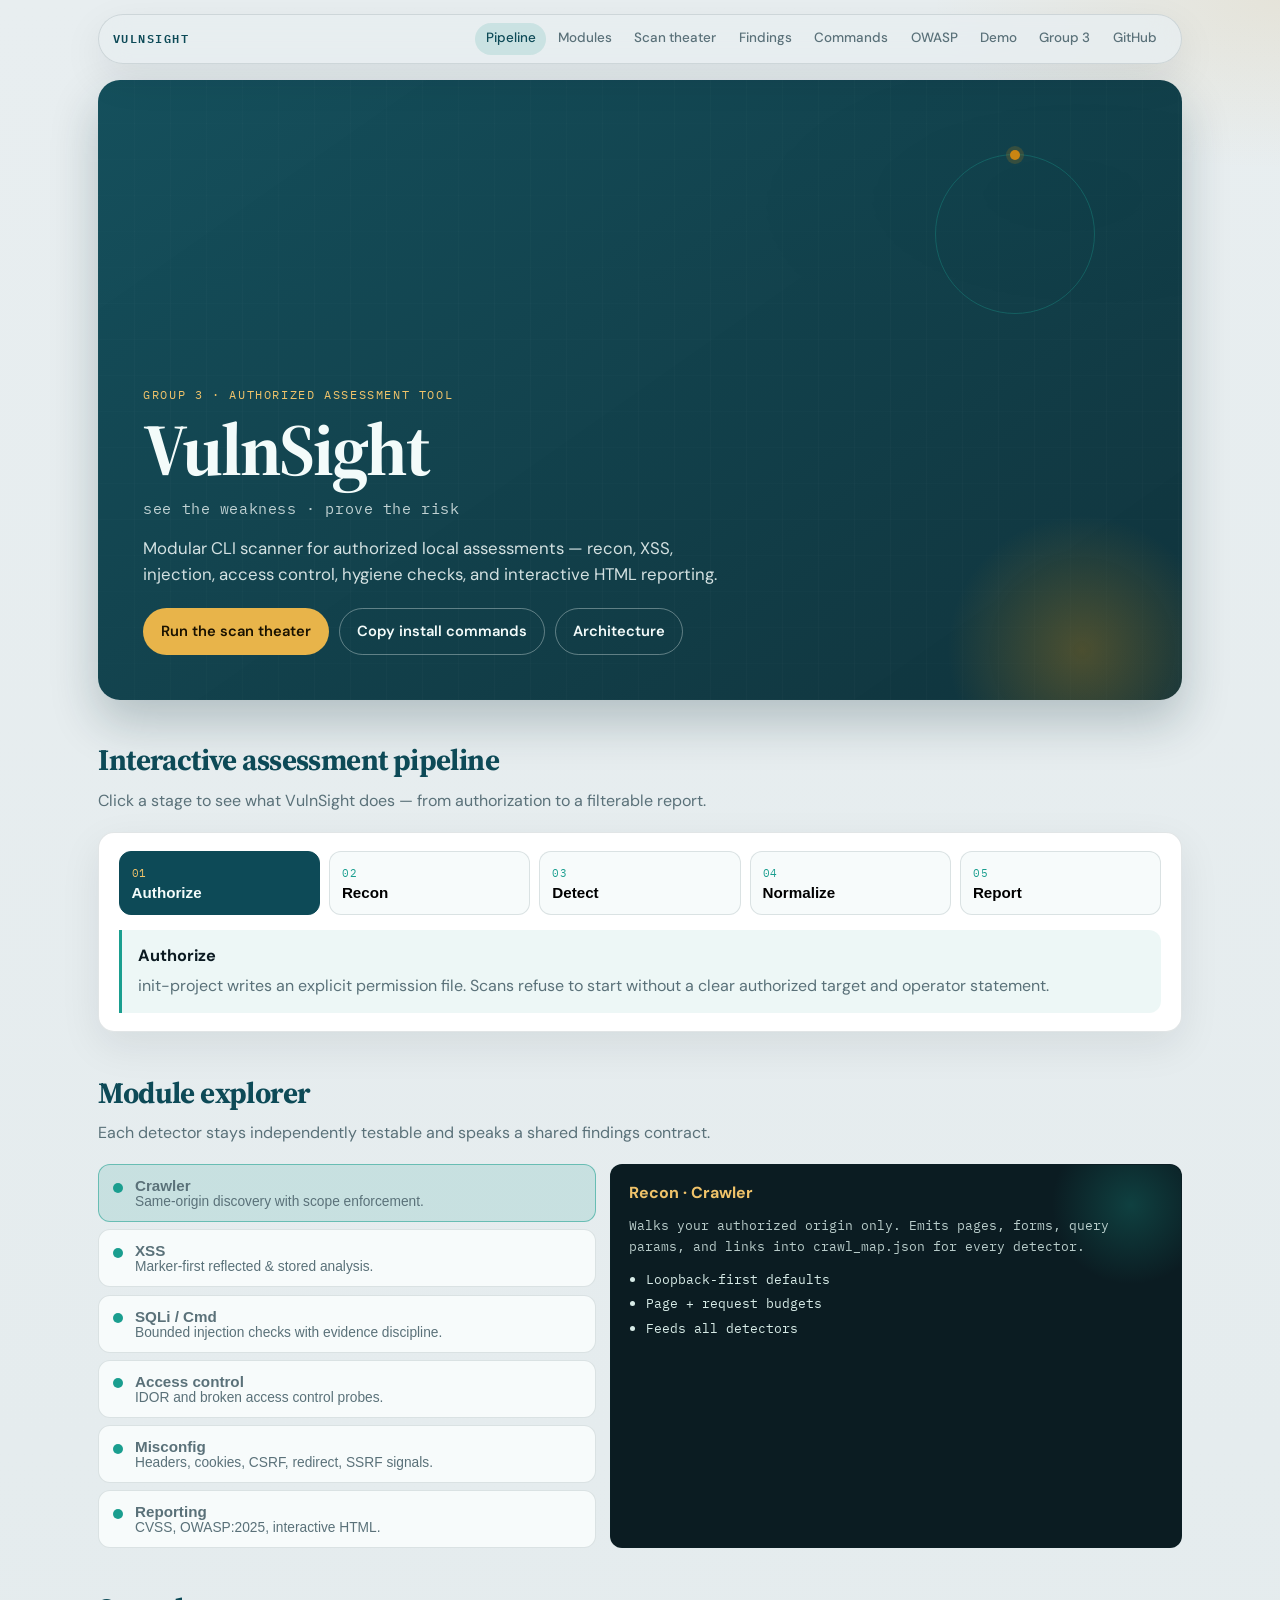
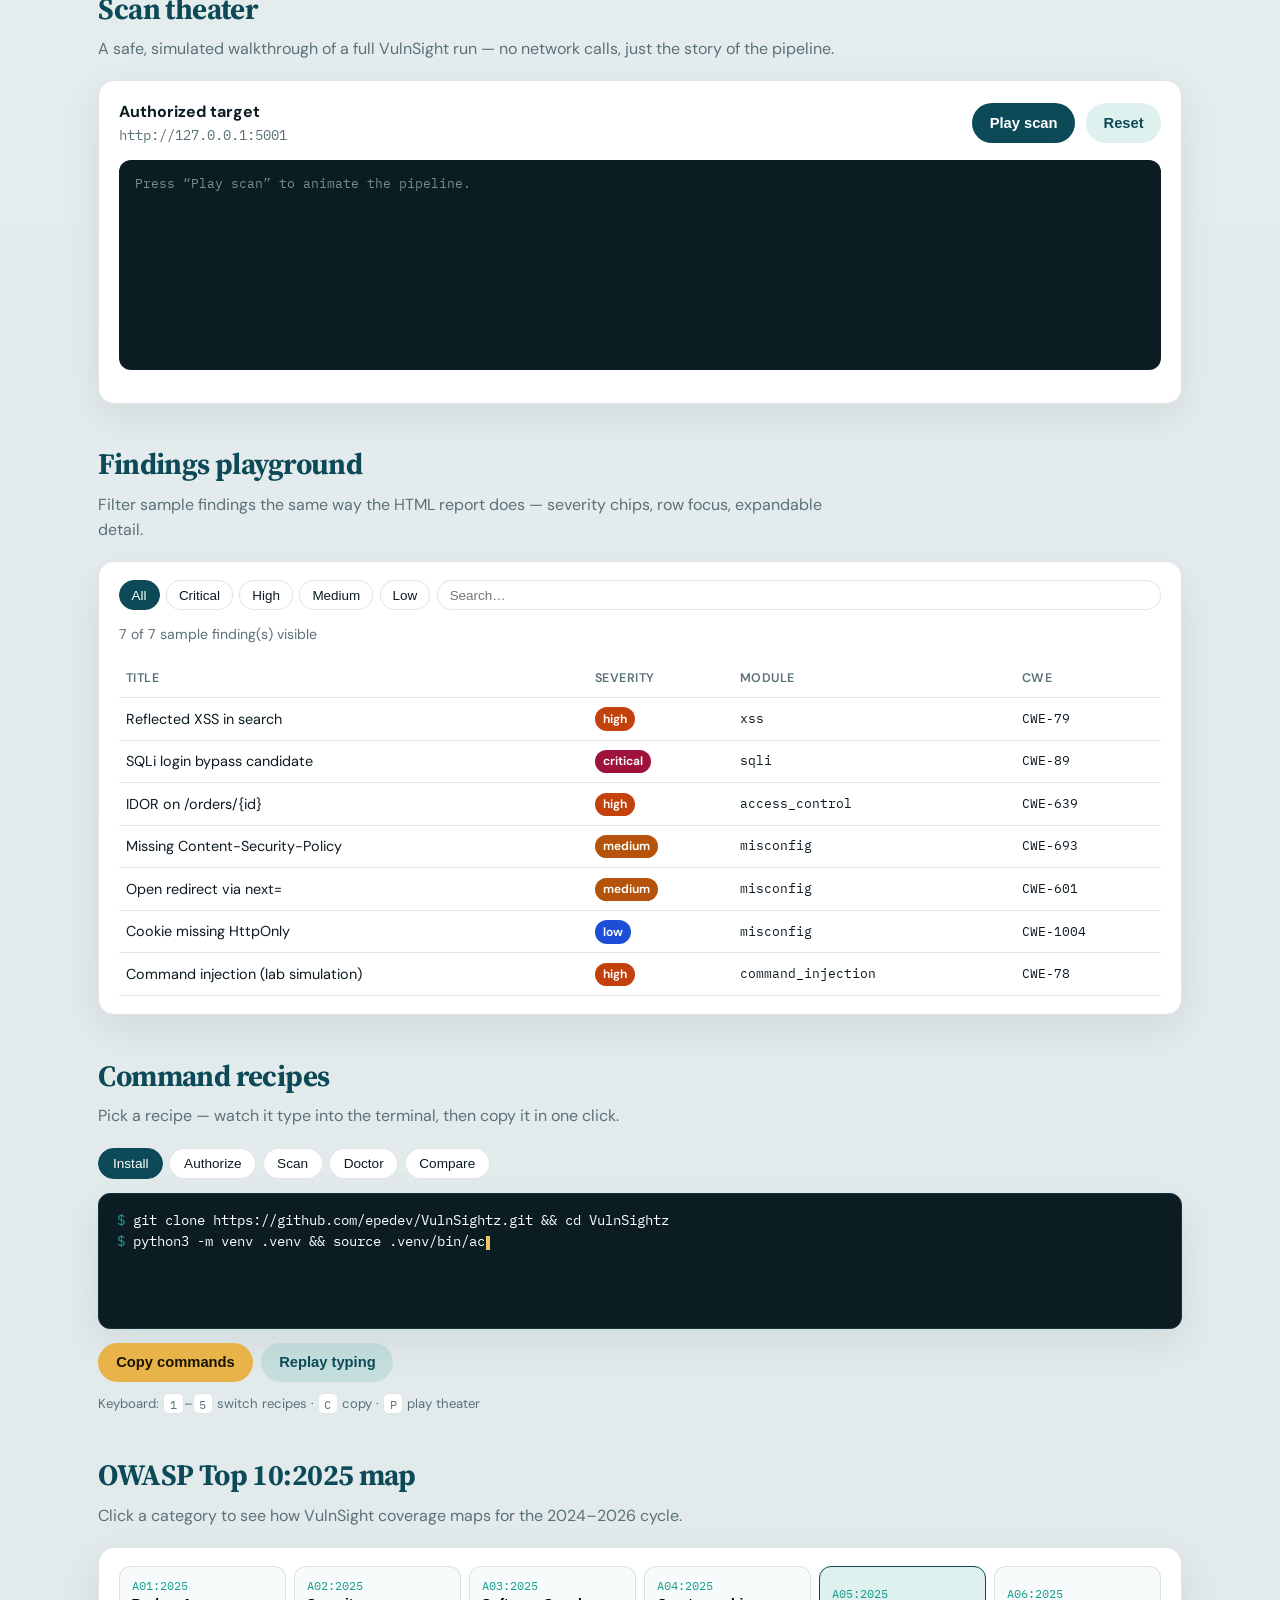
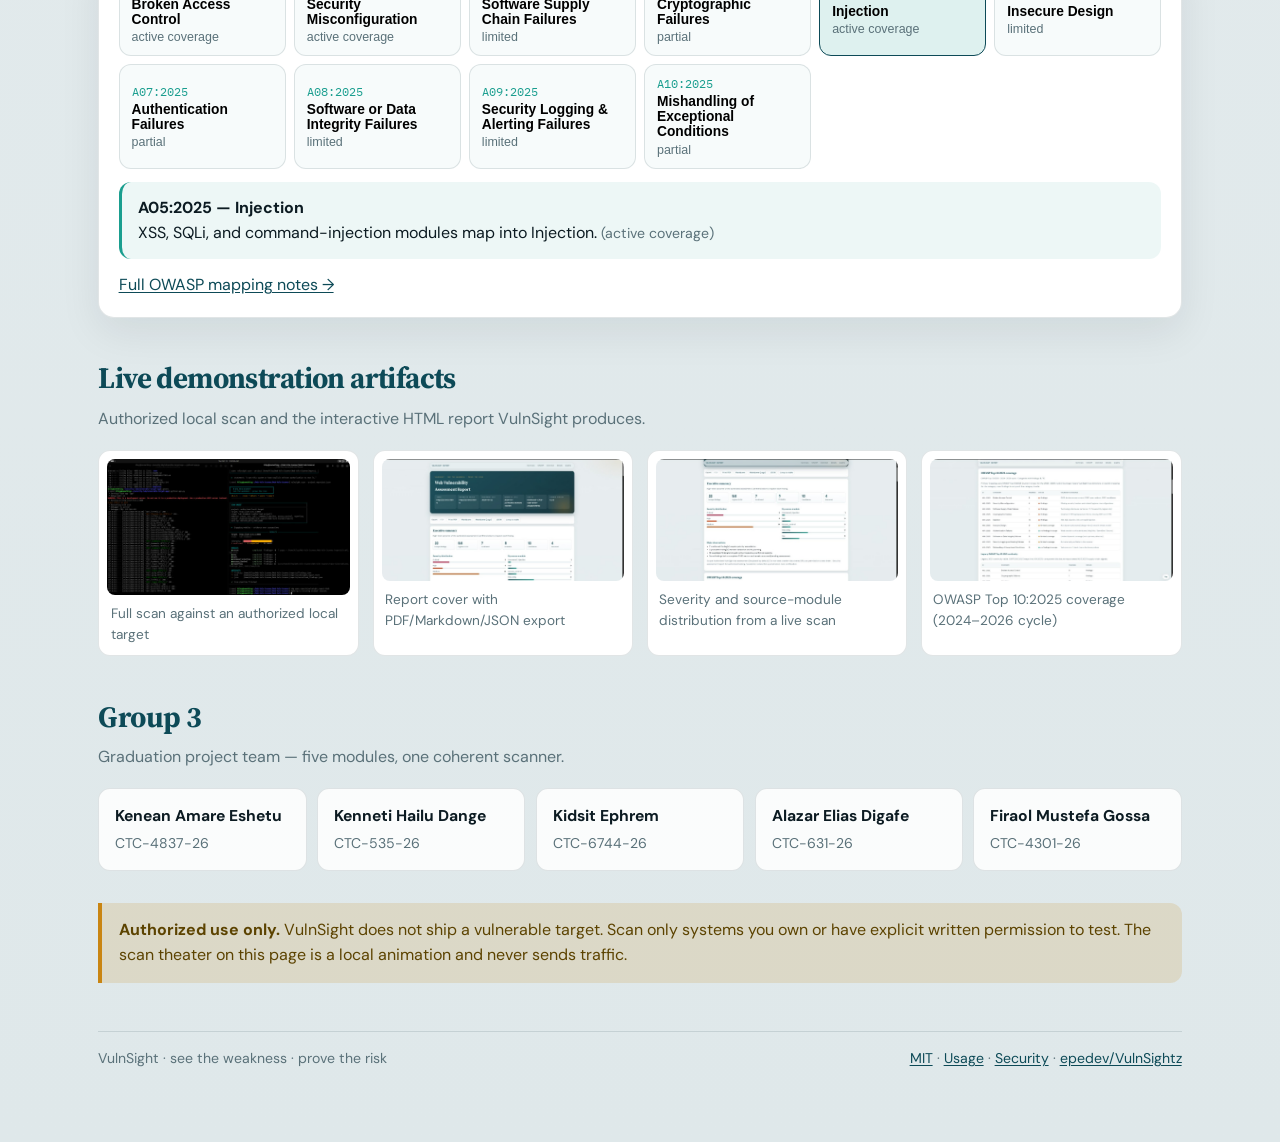
==== Assets/docs/index.html @ 4fd5dcff "Add assets" ====
<!DOCTYPE html>
<html lang="en">
<head>
  <meta charset="utf-8">
  <meta name="viewport" content="width=device-width, initial-scale=1">
  <title>VulnSight — see the weakness · prove the risk</title>
  <meta name="description" content="Interactive docs for VulnSight: authorized modular web vulnerability scanner by Group 3.">
  <link rel="preconnect" href="https://fonts.googleapis.com">
  <link rel="preconnect" href="https://fonts.gstatic.com" crossorigin>
  <link href="https://fonts.googleapis.com/css2?family=DM+Sans:ital,opsz,wght@0,9..40,400;0,9..40,500;0,9..40,600;0,9..40,700;1,9..40,400&family=IBM+Plex+Mono:wght@400;500;600&family=Source+Serif+4:opsz,wght@8..60,600;8..60,700&display=swap" rel="stylesheet">
  <style>
    :root {
      --ink: #0c1b22;
      --muted: #5a7179;
      --line: rgba(12, 40, 48, 0.12);
      --brand: #0d4a57;
      --accent: #1a9e8f;
      --accent-soft: rgba(26, 158, 143, 0.14);
      --amber: #c98512;
      --amber-soft: rgba(201, 133, 18, 0.16);
      --paper: #e8eef0;
      --paper-deep: #dfe8ea;
      --card: #ffffff;
      --shadow: 0 14px 40px rgba(12, 27, 34, 0.08);
      --crit: #9f1239;
      --high: #c2410c;
      --med: #b45309;
      --low: #1d4ed8;
      --info: #475569;
      --radius: 16px;
    }
    * { box-sizing: border-box; }
    html { scroll-behavior: smooth; }
    body {
      margin: 0;
      font-family: "DM Sans", "Segoe UI", sans-serif;
      color: var(--ink);
      background:
        radial-gradient(900px 420px at 8% -10%, rgba(26,158,143,0.16), transparent 55%),
        radial-gradient(700px 340px at 100% 0%, rgba(201,133,18,0.10), transparent 50%),
        linear-gradient(180deg, var(--paper) 0%, var(--paper-deep) 100%);
      line-height: 1.55;
      min-height: 100vh;
    }
    a { color: var(--brand); text-underline-offset: 2px; }
    a:hover { color: var(--accent); }
    code, .mono { font-family: "IBM Plex Mono", ui-monospace, monospace; font-size: 0.9em; }
    .shell { max-width: 1120px; margin: 0 auto; padding: 0.85rem 1.15rem 4.5rem; }

    .topnav {
      position: sticky; top: 0.55rem; z-index: 50;
      display: flex; flex-wrap: wrap; gap: 0.65rem 1rem;
      align-items: center; justify-content: space-between;
      backdrop-filter: blur(14px) saturate(1.2);
      background: rgba(232, 238, 240, 0.84);
      border: 1px solid var(--line);
      border-radius: 999px;
      padding: 0.5rem 0.85rem;
      margin-bottom: 1rem;
      box-shadow: var(--shadow);
    }
    .brand {
      font-family: "IBM Plex Mono", monospace;
      font-weight: 600; letter-spacing: 0.12em; font-size: 0.78rem; color: var(--brand);
    }
    .nav-links { display: flex; flex-wrap: wrap; gap: 0.1rem; }
    .nav-links a {
      text-decoration: none; font-size: 0.84rem; color: var(--muted);
      padding: 0.35rem 0.65rem; border-radius: 999px; font-weight: 500;
      transition: background 0.15s ease, color 0.15s ease;
    }
    .nav-links a:hover, .nav-links a.is-active {
      background: var(--accent-soft); color: var(--brand);
    }

    .hero {
      position: relative; overflow: hidden;
      min-height: min(78vh, 620px);
      border-radius: calc(var(--radius) + 6px);
      color: #f3fbfa;
      display: grid; align-content: end;
      padding: clamp(1.6rem, 4vw, 2.8rem);
      background:
        linear-gradient(145deg, rgba(13,74,87,0.97), rgba(11,47,56,0.98)),
        radial-gradient(520px 240px at 88% 18%, rgba(26,158,143,0.38), transparent 60%);
      box-shadow: 0 22px 48px rgba(11, 47, 56, 0.24);
      animation: rise 0.55s ease both;
    }
    .hero::before {
      content: ""; position: absolute; inset: 0;
      background:
        repeating-linear-gradient(90deg, rgba(255,255,255,0.03) 0 1px, transparent 1px 36px),
        repeating-linear-gradient(0deg, rgba(255,255,255,0.02) 0 1px, transparent 1px 36px);
      opacity: 0.55; pointer-events: none;
    }
    .hero::after {
      content: ""; position: absolute; width: 280px; height: 280px; border-radius: 50%;
      right: -40px; bottom: -90px;
      background: radial-gradient(circle, rgba(201,133,18,0.32), transparent 68%);
      animation: floaty 9s ease-in-out infinite alternate;
      pointer-events: none;
    }
    .hero-orbit {
      position: absolute; top: 12%; right: 8%; width: 160px; height: 160px;
      border: 1px solid rgba(26,158,143,0.35); border-radius: 50%;
      animation: spin 28s linear infinite; pointer-events: none;
    }
    .hero-orbit span {
      position: absolute; top: -5px; left: 50%; width: 10px; height: 10px;
      margin-left: -5px; border-radius: 50%; background: var(--amber);
      box-shadow: 0 0 0 4px rgba(201,133,18,0.2);
    }
    .hero-kicker {
      position: relative; z-index: 1;
      font-family: "IBM Plex Mono", monospace;
      letter-spacing: 0.14em; text-transform: uppercase;
      font-size: 0.72rem; color: #f0c36a; margin-bottom: 0.7rem;
    }
    .hero h1 {
      position: relative; z-index: 1; margin: 0;
      font-family: "Source Serif 4", Georgia, serif;
      font-size: clamp(2.6rem, 8vw, 4.6rem);
      line-height: 0.95; letter-spacing: -0.03em; max-width: 10ch;
    }
    .hero .tagline {
      position: relative; z-index: 1;
      margin: 0.85rem 0 0; font-family: "IBM Plex Mono", monospace;
      font-size: 0.92rem; color: rgba(243,251,250,0.78); letter-spacing: 0.04em;
    }
    .hero p {
      position: relative; z-index: 1;
      max-width: 36rem; margin: 0.85rem 0 1.35rem;
      color: rgba(243,251,250,0.86); font-size: 1.05rem;
    }
    .cta-row { position: relative; z-index: 1; display: flex; flex-wrap: wrap; gap: 0.65rem; }
    .btn {
      display: inline-flex; align-items: center; gap: 0.4rem;
      border: 1px solid transparent; border-radius: 999px;
      padding: 0.68rem 1.05rem; font-weight: 600; font-size: 0.92rem;
      cursor: pointer; text-decoration: none;
      transition: transform 0.15s ease, background 0.15s ease, border-color 0.15s ease;
    }
    .btn:hover { transform: translateY(-1px); }
    .btn:focus-visible { outline: 2px solid var(--amber); outline-offset: 2px; }
    .btn-primary { background: #e8b44a; color: #1a1200; }
    .btn-primary:hover { background: #f0c36a; color: #1a1200; }
    .btn-ghost { background: transparent; color: #f3fbfa; border-color: rgba(243,251,250,0.35); }
    .btn-ghost:hover { color: #fff; border-color: rgba(243,251,250,0.65); }
    .btn-solid { background: var(--brand); color: #fff; }
    .btn-solid:hover { background: #135a69; color: #fff; }
    .btn-soft { background: var(--accent-soft); color: var(--brand); border-color: transparent; }

    .section { margin-top: 2.35rem; animation: rise 0.5s ease both; }
    .section h2 {
      margin: 0 0 0.35rem;
      font-family: "Source Serif 4", Georgia, serif;
      font-size: clamp(1.45rem, 3vw, 1.85rem);
      color: var(--brand); letter-spacing: -0.02em;
    }
    .lead { color: var(--muted); margin: 0 0 1.15rem; max-width: 46rem; }

    .panel {
      background: var(--card);
      border: 1px solid var(--line);
      border-radius: var(--radius);
      box-shadow: var(--shadow);
      padding: 1.15rem 1.2rem;
    }

    /* Pipeline */
    .pipeline {
      display: grid;
      grid-template-columns: repeat(5, minmax(0, 1fr));
      gap: 0.55rem;
      margin-bottom: 0.9rem;
    }
    .pipe-step {
      position: relative;
      border: 1px solid var(--line);
      background: #f7fbfb;
      border-radius: 12px;
      padding: 0.85rem 0.75rem;
      text-align: left;
      cursor: pointer;
      transition: border-color 0.15s ease, transform 0.15s ease, background 0.15s ease;
    }
    .pipe-step:hover { transform: translateY(-2px); border-color: rgba(26,158,143,0.45); }
    .pipe-step[aria-pressed="true"] {
      background: var(--brand); color: #f3fbfa; border-color: var(--brand);
    }
    .pipe-step .n {
      font-family: "IBM Plex Mono", monospace;
      font-size: 0.7rem; letter-spacing: 0.08em; color: var(--accent);
      display: block; margin-bottom: 0.25rem;
    }
    .pipe-step[aria-pressed="true"] .n { color: #f0c36a; }
    .pipe-step strong { display: block; font-size: 0.95rem; }
    .pipe-detail {
      border-left: 3px solid var(--accent);
      padding: 0.85rem 1rem;
      background: rgba(26,158,143,0.08);
      border-radius: 0 12px 12px 0;
      min-height: 4.5rem;
    }
    .pipe-detail h3 { margin: 0 0 0.35rem; font-size: 1.02rem; }
    .pipe-detail p { margin: 0; color: var(--muted); }

    /* Modules */
    .mod-grid {
      display: grid;
      grid-template-columns: minmax(0, 1fr) minmax(0, 1.15fr);
      gap: 0.9rem;
    }
    .mod-list { display: grid; gap: 0.45rem; }
    .mod-btn {
      display: flex; gap: 0.75rem; align-items: flex-start;
      width: 100%; text-align: left;
      border: 1px solid var(--line); background: #f7fbfb;
      border-radius: 12px; padding: 0.75rem 0.85rem; cursor: pointer;
      transition: border-color 0.15s ease, background 0.15s ease;
    }
    .mod-btn:hover { border-color: rgba(26,158,143,0.45); }
    .mod-btn[aria-pressed="true"] {
      background: var(--accent-soft); border-color: rgba(26,158,143,0.55);
    }
    .mod-btn .dot {
      width: 10px; height: 10px; border-radius: 50%; margin-top: 0.35rem;
      background: var(--accent); flex: 0 0 auto;
    }
    .mod-btn strong { display: block; font-size: 0.95rem; }
    .mod-btn span { color: var(--muted); font-size: 0.86rem; }
    .mod-stage {
      border: 1px solid var(--line); border-radius: 12px;
      background: #0b1c22; color: #d7ebe7; padding: 1rem 1.1rem;
      font-family: "IBM Plex Mono", monospace; font-size: 0.84rem;
      min-height: 220px; position: relative; overflow: hidden;
    }
    .mod-stage .glow {
      position: absolute; width: 160px; height: 160px; border-radius: 50%;
      right: -30px; top: -40px;
      background: radial-gradient(circle, rgba(26,158,143,0.28), transparent 70%);
      pointer-events: none;
    }
    .mod-stage h3 {
      margin: 0 0 0.55rem; font-family: "DM Sans", sans-serif;
      color: #f0c36a; font-size: 1rem; position: relative;
    }
    .mod-stage p { margin: 0 0 0.75rem; color: rgba(215,235,231,0.85); position: relative; }
    .mod-stage ul { margin: 0; padding-left: 1.1rem; position: relative; }
    .mod-stage li { margin: 0.25rem 0; }

    /* Theater */
    .theater-head {
      display: flex; flex-wrap: wrap; gap: 0.65rem;
      align-items: center; justify-content: space-between;
      margin-bottom: 0.85rem;
    }
    .theater-log {
      font-family: "IBM Plex Mono", monospace; font-size: 0.82rem;
      background: #0b1c22; color: #d7ebe7;
      border-radius: 12px; padding: 0.9rem 1rem;
      min-height: 210px; max-height: 280px; overflow: auto;
    }
    .theater-log .ok { color: #4ade80; }
    .theater-log .run { color: #f0c36a; }
    .theater-log .dim { color: rgba(215,235,231,0.55); }
    .bars { display: grid; gap: 0.45rem; margin-top: 0.9rem; }
    .bar-row { display: grid; grid-template-columns: 7.5rem 1fr 2.2rem; gap: 0.55rem; align-items: center; font-size: 0.86rem; }
    .bar-track { height: 8px; background: rgba(12,40,48,0.08); border-radius: 999px; overflow: hidden; }
    .bar-fill { height: 100%; width: 0; border-radius: 999px; transition: width 0.45s ease; background: linear-gradient(90deg, var(--brand), var(--accent)); }

    /* Findings playground */
    .toolbar { display: flex; flex-wrap: wrap; gap: 0.4rem; margin-bottom: 0.75rem; }
    .chip {
      border: 1px solid var(--line); background: #fff; color: var(--ink);
      border-radius: 999px; padding: 0.4rem 0.75rem; font-size: 0.84rem;
      cursor: pointer; font-weight: 500;
    }
    .chip[aria-pressed="true"] { background: var(--brand); color: #fff; border-color: var(--brand); }
    .chip.sev-critical[aria-pressed="true"] { background: var(--crit); border-color: var(--crit); }
    .chip.sev-high[aria-pressed="true"] { background: var(--high); border-color: var(--high); }
    .chip.sev-medium[aria-pressed="true"] { background: var(--med); border-color: var(--med); }
    .chip.sev-low[aria-pressed="true"] { background: var(--low); border-color: var(--low); }
    .find-table { width: 100%; border-collapse: collapse; font-size: 0.9rem; }
    .find-table th, .find-table td { text-align: left; padding: 0.55rem 0.45rem; border-bottom: 1px solid var(--line); }
    .find-table th { color: var(--muted); font-weight: 600; font-size: 0.78rem; text-transform: uppercase; letter-spacing: 0.04em; }
    .find-table tr { cursor: pointer; transition: background 0.12s ease; }
    .find-table tr:hover, .find-table tr.is-active { background: rgba(26,158,143,0.08); }
    .find-table tr[hidden] { display: none; }
    .badge {
      display: inline-block; border-radius: 999px; padding: 0.15rem 0.5rem;
      font-size: 0.75rem; font-weight: 650; color: #fff; text-transform: lowercase;
    }
    .badge.critical { background: var(--crit); }
    .badge.high { background: var(--high); }
    .badge.medium { background: var(--med); }
    .badge.low { background: var(--low); }
    .badge.info { background: var(--info); }
    .find-detail {
      margin-top: 0.85rem; border: 1px solid var(--line); border-radius: 12px;
      padding: 0.9rem 1rem; background: #f7fbfb; display: none;
    }
    .find-detail.is-open { display: block; animation: rise 0.25s ease both; }
    .find-detail h3 { margin: 0 0 0.35rem; font-size: 1.05rem; }
    .find-detail p { margin: 0.35rem 0; color: var(--muted); }

    /* Terminal recipes */
    .tabs { display: flex; flex-wrap: wrap; gap: 0.4rem; margin-bottom: 0.85rem; }
    .tab {
      border: 1px solid var(--line); background: #fff; color: var(--ink);
      border-radius: 999px; padding: 0.45rem 0.85rem; font-size: 0.85rem; cursor: pointer;
    }
    .tab[aria-selected="true"] { background: var(--brand); color: #fff; border-color: var(--brand); }
    .terminal {
      border: 1px solid #16333c; background: #0b1c22; color: #d7ebe7;
      border-radius: 12px; padding: 1rem 1.1rem;
      font-family: "IBM Plex Mono", ui-monospace, monospace; font-size: 0.86rem;
      box-shadow: var(--shadow); overflow-x: auto; min-height: 8.5rem;
    }
    .terminal .prompt { color: var(--accent); }
    .terminal .cmd { color: #fff; }
    .terminal .out { color: #f0c36a; }
    .terminal .caret {
      display: inline-block; width: 0.55ch; height: 1em; margin-left: 1px;
      background: #f0c36a; vertical-align: text-bottom;
      animation: blink 1s steps(1) infinite;
    }
    .panel[hidden] { display: none; }
    .copy-row { margin-top: 0.85rem; display: flex; flex-wrap: wrap; gap: 0.55rem; align-items: center; }
    .muted { color: var(--muted); font-size: 0.88rem; }

    /* OWASP */
    .owasp-grid {
      display: grid;
      grid-template-columns: repeat(auto-fit, minmax(160px, 1fr));
      gap: 0.5rem;
    }
    .owasp-cell {
      border: 1px solid var(--line); border-radius: 12px;
      padding: 0.7rem 0.75rem; background: #f7fbfb;
      cursor: pointer; transition: transform 0.15s ease, border-color 0.15s ease;
      text-align: left;
    }
    .owasp-cell:hover { transform: translateY(-2px); border-color: rgba(26,158,143,0.45); }
    .owasp-cell[aria-pressed="true"] { border-color: var(--brand); background: var(--accent-soft); }
    .owasp-cell .id { font-family: "IBM Plex Mono", monospace; font-size: 0.72rem; color: var(--accent); }
    .owasp-cell strong { display: block; font-size: 0.86rem; margin: 0.2rem 0; }
    .owasp-cell .st { font-size: 0.78rem; color: var(--muted); }
    .owasp-note {
      margin-top: 0.85rem; padding: 0.85rem 1rem;
      border-radius: 12px; background: rgba(26,158,143,0.08);
      border-left: 3px solid var(--accent);
    }

    .shots {
      display: grid;
      grid-template-columns: repeat(auto-fit, minmax(260px, 1fr));
      gap: 0.85rem;
    }
    .shots figure {
      margin: 0; border: 1px solid var(--line); background: #fff;
      border-radius: 12px; padding: 0.5rem; overflow: hidden;
      transition: transform 0.15s ease;
    }
    .shots figure:hover { transform: translateY(-2px); }
    .shots img { width: 100%; height: auto; display: block; border-radius: 8px; }
    .shots figcaption { font-size: 0.85rem; color: var(--muted); margin-top: 0.45rem; padding: 0 0.2rem 0.15rem; }

    .team-grid {
      display: grid;
      grid-template-columns: repeat(auto-fit, minmax(180px, 1fr));
      gap: 0.65rem;
    }
    .team-tile {
      border: 1px solid var(--line); background: rgba(255,255,255,0.85);
      border-radius: 12px; padding: 0.95rem 1rem;
      transition: transform 0.15s ease, border-color 0.15s ease;
    }
    .team-tile:hover { transform: translateY(-2px); border-color: rgba(26,158,143,0.45); }
    .team-tile h3 { margin: 0 0 0.25rem; font-size: 0.98rem; }
    .team-tile p { margin: 0; color: var(--muted); font-size: 0.88rem; }

    .warn {
      margin-top: 2rem;
      border-left: 4px solid var(--amber);
      background: var(--amber-soft);
      padding: 0.95rem 1.05rem;
      border-radius: 0 12px 12px 0;
      color: #5c4300;
    }
    .kbd-hint {
      margin-top: 0.75rem; font-size: 0.82rem; color: var(--muted);
    }
    kbd {
      font-family: "IBM Plex Mono", monospace; font-size: 0.78rem;
      border: 1px solid var(--line); background: #fff;
      border-radius: 6px; padding: 0.1rem 0.35rem;
    }
    footer {
      margin-top: 3rem; padding-top: 1rem; border-top: 1px solid var(--line);
      color: var(--muted); font-size: 0.88rem;
      display: flex; flex-wrap: wrap; gap: 0.75rem; justify-content: space-between;
    }
    .back-top {
      position: fixed; right: 1.1rem; bottom: 1.1rem; z-index: 40;
      width: 44px; height: 44px; border-radius: 50%;
      border: 1px solid var(--line); background: #fff; color: var(--brand);
      box-shadow: var(--shadow); cursor: pointer; opacity: 0; pointer-events: none;
      transition: opacity 0.2s ease, transform 0.15s ease;
    }
    .back-top.show { opacity: 1; pointer-events: auto; }
    .back-top:hover { transform: translateY(-2px); }

    @keyframes rise { from { opacity: 0; transform: translateY(10px); } to { opacity: 1; transform: none; } }
    @keyframes floaty { from { transform: translateY(0); } to { transform: translateY(-18px); } }
    @keyframes spin { to { transform: rotate(360deg); } }
    @keyframes blink { 50% { opacity: 0; } }

    @media (max-width: 860px) {
      .pipeline { grid-template-columns: repeat(2, minmax(0, 1fr)); }
      .mod-grid { grid-template-columns: 1fr; }
    }
    @media (max-width: 560px) {
      .pipeline { grid-template-columns: 1fr; }
      .hero { min-height: auto; }
      .nav-links { display: none; }
    }
    @media (prefers-reduced-motion: reduce) {
      *, *::before, *::after {
        animation-duration: 0.01ms !important;
        animation-iteration-count: 1 !important;
        transition-duration: 0.01ms !important;
      }
      html { scroll-behavior: auto; }
    }
  </style>
</head>
<body>
  <div class="shell">
    <nav class="topnav" aria-label="Primary">
      <div class="brand">VULNSIGHT</div>
      <div class="nav-links">
        <a href="#pipeline" data-nav>Pipeline</a>
        <a href="#modules" data-nav>Modules</a>
        <a href="#theater" data-nav>Scan theater</a>
        <a href="#findings" data-nav>Findings</a>
        <a href="#try" data-nav>Commands</a>
        <a href="#owasp" data-nav>OWASP</a>
        <a href="#demo" data-nav>Demo</a>
        <a href="#team" data-nav>Group 3</a>
        <a href="https://github.com/epedev/VulnSightz" rel="noopener">GitHub</a>
      </div>
    </nav>

    <header class="hero">
      <div class="hero-orbit" aria-hidden="true"><span></span></div>
      <div class="hero-kicker">Group 3 · authorized assessment tool</div>
      <h1>VulnSight</h1>
      <p class="tagline">see the weakness · prove the risk</p>
      <p>
        Modular CLI scanner for authorized local assessments — recon, XSS, injection,
        access control, hygiene checks, and interactive HTML reporting.
      </p>
      <div class="cta-row">
        <a class="btn btn-primary" href="#theater">Run the scan theater</a>
        <a class="btn btn-ghost" href="#try">Copy install commands</a>
        <a class="btn btn-ghost" href="ARCHITECTURE.md">Architecture</a>
      </div>
    </header>

    <section class="section" id="pipeline">
      <h2>Interactive assessment pipeline</h2>
      <p class="lead">Click a stage to see what VulnSight does — from authorization to a filterable report.</p>
      <div class="panel">
        <div class="pipeline" role="toolbar" aria-label="Pipeline stages">
          <button type="button" class="pipe-step" data-pipe="0" aria-pressed="true"><span class="n">01</span><strong>Authorize</strong></button>
          <button type="button" class="pipe-step" data-pipe="1" aria-pressed="false"><span class="n">02</span><strong>Recon</strong></button>
          <button type="button" class="pipe-step" data-pipe="2" aria-pressed="false"><span class="n">03</span><strong>Detect</strong></button>
          <button type="button" class="pipe-step" data-pipe="3" aria-pressed="false"><span class="n">04</span><strong>Normalize</strong></button>
          <button type="button" class="pipe-step" data-pipe="4" aria-pressed="false"><span class="n">05</span><strong>Report</strong></button>
        </div>
        <div class="pipe-detail" id="pipe-detail" aria-live="polite"></div>
      </div>
    </section>

    <section class="section" id="modules">
      <h2>Module explorer</h2>
      <p class="lead">Each detector stays independently testable and speaks a shared findings contract.</p>
      <div class="mod-grid">
        <div class="mod-list" id="mod-list" role="listbox" aria-label="Detection modules"></div>
        <div class="mod-stage" id="mod-stage" aria-live="polite">
          <div class="glow" aria-hidden="true"></div>
        </div>
      </div>
    </section>

    <section class="section" id="theater">
      <h2>Scan theater</h2>
      <p class="lead">A safe, simulated walkthrough of a full VulnSight run — no network calls, just the story of the pipeline.</p>
      <div class="panel">
        <div class="theater-head">
          <div>
            <strong>Authorized target</strong>
            <div class="mono muted">http://127.0.0.1:5001</div>
          </div>
          <div class="cta-row">
            <button type="button" class="btn btn-solid" id="theater-run">Play scan</button>
            <button type="button" class="btn btn-soft" id="theater-reset">Reset</button>
          </div>
        </div>
        <div class="theater-log" id="theater-log" aria-live="polite">
          <div class="dim">Press “Play scan” to animate the pipeline.</div>
        </div>
        <div class="bars" id="theater-bars" hidden></div>
      </div>
    </section>

    <section class="section" id="findings">
      <h2>Findings playground</h2>
      <p class="lead">Filter sample findings the same way the HTML report does — severity chips, row focus, expandable detail.</p>
      <div class="panel">
        <div class="toolbar" role="toolbar" aria-label="Filter sample findings">
          <button type="button" class="chip" data-filter="all" aria-pressed="true">All</button>
          <button type="button" class="chip sev-critical" data-filter="critical" aria-pressed="false">Critical</button>
          <button type="button" class="chip sev-high" data-filter="high" aria-pressed="false">High</button>
          <button type="button" class="chip sev-medium" data-filter="medium" aria-pressed="false">Medium</button>
          <button type="button" class="chip sev-low" data-filter="low" aria-pressed="false">Low</button>
          <input class="chip" id="find-search" type="search" placeholder="Search…" aria-label="Search sample findings" style="flex:1;min-width:10rem;border-radius:999px;cursor:text;">
        </div>
        <p class="muted" id="filter-count"></p>
        <div style="overflow-x:auto;">
          <table class="find-table">
            <thead>
              <tr>
                <th>Title</th>
                <th>Severity</th>
                <th>Module</th>
                <th>CWE</th>
              </tr>
            </thead>
            <tbody id="find-body"></tbody>
          </table>
        </div>
        <div class="find-detail" id="find-detail"></div>
      </div>
    </section>

    <section class="section" id="try">
      <h2>Command recipes</h2>
      <p class="lead">Pick a recipe — watch it type into the terminal, then copy it in one click.</p>
      <div class="tabs" role="tablist" aria-label="Command recipes">
        <button class="tab" role="tab" aria-selected="true" data-panel="install">Install</button>
        <button class="tab" role="tab" aria-selected="false" data-panel="project">Authorize</button>
        <button class="tab" role="tab" aria-selected="false" data-panel="scan">Scan</button>
        <button class="tab" role="tab" aria-selected="false" data-panel="doctor">Doctor</button>
        <button class="tab" role="tab" aria-selected="false" data-panel="compare">Compare</button>
      </div>
      <pre class="terminal" id="term" aria-live="polite"></pre>
      <div class="copy-row">
        <button class="btn btn-primary" type="button" id="copy-btn">Copy commands</button>
        <button class="btn btn-soft" type="button" id="retype-btn">Replay typing</button>
        <span class="muted" id="copy-status"></span>
      </div>
      <p class="kbd-hint">Keyboard: <kbd>1</kbd>–<kbd>5</kbd> switch recipes · <kbd>C</kbd> copy · <kbd>P</kbd> play theater</p>
    </section>

    <section class="section" id="owasp">
      <h2>OWASP Top 10:2025 map</h2>
      <p class="lead">Click a category to see how VulnSight coverage maps for the 2024–2026 cycle.</p>
      <div class="panel">
        <div class="owasp-grid" id="owasp-grid"></div>
        <div class="owasp-note" id="owasp-note" aria-live="polite"></div>
        <p style="margin:0.9rem 0 0;"><a href="OWASP_TOP10.md">Full OWASP mapping notes →</a></p>
      </div>
    </section>

    <section class="section" id="demo">
      <h2>Live demonstration artifacts</h2>
      <p class="lead">Authorized local scan and the interactive HTML report VulnSight produces.</p>
      <div class="shots">
        <figure>
          <img src="images/demo-scan-terminals.png" alt="VulnSight scan running beside the local target application" loading="lazy">
          <figcaption>Full scan against an authorized local target</figcaption>
        </figure>
        <figure>
          <img src="images/demo-report-summary.png" alt="VulnSight HTML report cover with export controls and executive summary" loading="lazy">
          <figcaption>Report cover with PDF/Markdown/JSON export</figcaption>
        </figure>
        <figure>
          <img src="images/demo-report-modules.png" alt="VulnSight executive summary with severity and module distribution" loading="lazy">
          <figcaption>Severity and source-module distribution from a live scan</figcaption>
        </figure>
        <figure>
          <img src="images/demo-report-owasp.png" alt="OWASP Top 10:2025 coverage table in the VulnSight report" loading="lazy">
          <figcaption>OWASP Top 10:2025 coverage (2024–2026 cycle)</figcaption>
        </figure>
      </div>
    </section>

    <section class="section" id="team">
      <h2>Group 3</h2>
      <p class="lead">Graduation project team — five modules, one coherent scanner.</p>
      <div class="team-grid">
        <article class="team-tile"><h3>Kenean Amare Eshetu</h3><p>CTC-4837-26</p></article>
        <article class="team-tile"><h3>Kenneti Hailu Dange</h3><p>CTC-535-26</p></article>
        <article class="team-tile"><h3>Kidsit Ephrem</h3><p>CTC-6744-26</p></article>
        <article class="team-tile"><h3>Alazar Elias Digafe</h3><p>CTC-631-26</p></article>
        <article class="team-tile"><h3>Firaol Mustefa Gossa</h3><p>CTC-4301-26</p></article>
      </div>
    </section>

    <div class="warn" role="note">
      <strong>Authorized use only.</strong> VulnSight does not ship a vulnerable target.
      Scan only systems you own or have explicit written permission to test.
      The scan theater on this page is a local animation and never sends traffic.
    </div>

    <footer>
      <span>VulnSight · see the weakness · prove the risk</span>
      <span>
        <a href="../LICENSE">MIT</a> ·
        <a href="USAGE.md">Usage</a> ·
        <a href="SECURITY.md">Security</a> ·
        <a href="https://github.com/epedev/VulnSightz">epedev/VulnSightz</a>
      </span>
    </footer>
  </div>

  <button type="button" class="back-top" id="back-top" aria-label="Back to top">↑</button>

  <script>
    const PIPE = [
      {
        title: "Authorize",
        body: "init-project writes an explicit permission file. Scans refuse to start without a clear authorized target and operator statement."
      },
      {
        title: "Recon",
        body: "The same-origin crawler builds crawl_map.json — pages, forms, parameters, and links — under a page/request budget."
      },
      {
        title: "Detect",
        body: "XSS, SQLi, command injection, access control, and misconfig modules probe in parallel-friendly isolation with shared Finding models."
      },
      {
        title: "Normalize",
        body: "Reporting ingests module JSON, deduplicates conservatively, scores CVSS when possible, and maps OWASP Top 10:2025 labels."
      },
      {
        title: "Report",
        body: "Self-contained HTML with sticky filters, accordion details, OWASP coverage, plus Markdown / PDF / JSON exports."
      }
    ];

    const MODULES = [
      {
        id: "crawler",
        name: "Crawler",
        tag: "Recon",
        blurb: "Same-origin discovery with scope enforcement.",
        detail: "Walks your authorized origin only. Emits pages, forms, query params, and links into crawl_map.json for every detector.",
        bullets: ["Loopback-first defaults", "Page + request budgets", "Feeds all detectors"]
      },
      {
        id: "xss",
        name: "XSS",
        tag: "Inject",
        blurb: "Marker-first reflected & stored analysis.",
        detail: "Places unique markers, classifies render context, and only escalates when verification is earned — including inert JSON script types.",
        bullets: ["Context-aware classification", "Optional browser verify", "Honest confidence levels"]
      },
      {
        id: "sqli",
        name: "SQLi / Cmd",
        tag: "Inject",
        blurb: "Bounded injection checks with evidence discipline.",
        detail: "Error/boolean/time signals for SQL injection and simulated command-injection labs — never claims OS shell without proof.",
        bullets: ["Crawl-map driven", "Noise-aware signals", "Probable vs confirmed"]
      },
      {
        id: "access",
        name: "Access control",
        tag: "AuthZ",
        blurb: "IDOR and broken access control probes.",
        detail: "Compares object access across roles and unauthenticated paths to surface authorization boundary failures.",
        bullets: ["IDOR candidates", "Role mismatch checks", "BAC fallbacks"]
      },
      {
        id: "misconfig",
        name: "Misconfig",
        tag: "Hygiene",
        blurb: "Headers, cookies, CSRF, redirect, SSRF signals.",
        detail: "Passive and light-active hygiene checks that catch missing defenses and dangerous redirect/SSRF parameter patterns.",
        bullets: ["Security headers", "Cookie flags", "Open redirect probes"]
      },
      {
        id: "report",
        name: "Reporting",
        tag: "Output",
        blurb: "CVSS, OWASP:2025, interactive HTML.",
        detail: "Canonical schema, conservative dedupe, filterable HTML report, Markdown/PDF/JSON — with incomplete-assessment honesty.",
        bullets: ["OWASP Top 10:2025", "Severity filters", "Export buttons"]
      }
    ];

    const FINDINGS = [
      { id: "1", title: "Reflected XSS in search", severity: "high", module: "xss", cwe: "CWE-79", detail: "User input reflected without contextual encoding. Marker confirmed in HTML body context." },
      { id: "2", title: "SQLi login bypass candidate", severity: "critical", module: "sqli", cwe: "CWE-89", detail: "Authentication query appears to concatenate untrusted input. Boolean differential observed." },
      { id: "3", title: "IDOR on /orders/{id}", severity: "high", module: "access_control", cwe: "CWE-639", detail: "Changing the object id returned another user's order without authorization checks." },
      { id: "4", title: "Missing Content-Security-Policy", severity: "medium", module: "misconfig", cwe: "CWE-693", detail: "Response lacks CSP, weakening defense-in-depth against XSS impact." },
      { id: "5", title: "Open redirect via next=", severity: "medium", module: "misconfig", cwe: "CWE-601", detail: "External URL accepted in redirect parameter; Location pointed off-origin." },
      { id: "6", title: "Cookie missing HttpOnly", severity: "low", module: "misconfig", cwe: "CWE-1004", detail: "Session cookie readable by script if XSS is present." },
      { id: "7", title: "Command injection (lab simulation)", severity: "high", module: "command_injection", cwe: "CWE-78", detail: "Simulated timing/output signal on a training endpoint — marked probable, not OS-shell confirmed." }
    ];

    const OWASP = [
      { id: "A01:2025", name: "Broken Access Control", status: "active coverage", note: "Access-control module + open-redirect checks contribute findings here." },
      { id: "A02:2025", name: "Security Misconfiguration", status: "active coverage", note: "Missing headers, cookie flags, CSRF candidates, and disclosure signals." },
      { id: "A03:2025", name: "Software Supply Chain Failures", status: "limited", note: "Not a primary VulnSight detector focus for local lab assessments." },
      { id: "A04:2025", name: "Cryptographic Failures", status: "partial", note: "HSTS absence on HTTPS targets is mapped here when applicable." },
      { id: "A05:2025", name: "Injection", status: "active coverage", note: "XSS, SQLi, and command-injection modules map into Injection." },
      { id: "A06:2025", name: "Insecure Design", status: "limited", note: "Design flaws need human review; scanner findings may only hint." },
      { id: "A07:2025", name: "Authentication Failures", status: "partial", note: "Login SQLi bypass signals can indicate auth weaknesses." },
      { id: "A08:2025", name: "Software or Data Integrity Failures", status: "limited", note: "Outside core local-lab detector scope." },
      { id: "A09:2025", name: "Security Logging & Alerting Failures", status: "limited", note: "Not directly tested; absence of logs is not inferred." },
      { id: "A10:2025", name: "Mishandling of Exceptional Conditions", status: "partial", note: "Verbose error / disclosure style findings may map here." }
    ];

    const RECIPES = {
      install: [
        ["$", "git clone https://github.com/epedev/VulnSightz.git && cd VulnSightz"],
        ["$", "python3 -m venv .venv && source .venv/bin/activate"],
        ["$", "pip install -e \".[dev]\""],
        ["✔", "RESULT: ready — you can run vulnsight scan"]
      ],
      project: [
        ["$", "vulnsight init-project -o myproject.json --target http://127.0.0.1:5001"],
        ["$", "# edit authorization.authorized_by"],
        ["✔", "wrote authorized project file → myproject.json"]
      ],
      scan: [
        ["$", "vulnsight scan --project myproject.json"],
        ["✔", "SCAN BRIEF → modules engaged → HTML report written"],
        ["$", "xdg-open reports/vulnsight_report.html  # or open on macOS/Windows"]
      ],
      doctor: [
        ["$", "vulnsight doctor"],
        ["✔", "Python · modules · imports · ready"],
        ["$", "vulnsight docs   # opens this interactive page"]
      ],
      compare: [
        ["$", "vulnsight compare \\"],
        [" ", "  --current reports/findings.json \\"],
        [" ", "  --baseline fixtures/secure_baseline_findings.json \\"],
        [" ", "  --output reports"],
        ["✔", "compare_report.md + compare_report.json"]
      ]
    };

    /* ---------- Pipeline ---------- */
    const pipeDetail = document.getElementById("pipe-detail");
    const pipeSteps = [...document.querySelectorAll(".pipe-step")];
    function showPipe(i) {
      pipeSteps.forEach((b) => b.setAttribute("aria-pressed", String(b.dataset.pipe === String(i))));
      const step = PIPE[i];
      pipeDetail.innerHTML = `<h3>${step.title}</h3><p>${step.body}</p>`;
    }
    pipeSteps.forEach((b) => b.addEventListener("click", () => showPipe(Number(b.dataset.pipe))));
    showPipe(0);

    /* ---------- Modules ---------- */
    const modList = document.getElementById("mod-list");
    const modStage = document.getElementById("mod-stage");
    function showModule(mod) {
      [...modList.querySelectorAll(".mod-btn")].forEach((b) => {
        b.setAttribute("aria-pressed", String(b.dataset.id === mod.id));
      });
      modStage.innerHTML = `
        <div class="glow" aria-hidden="true"></div>
        <h3>${mod.tag} · ${mod.name}</h3>
        <p>${mod.detail}</p>
        <ul>${mod.bullets.map((x) => `<li>${x}</li>`).join("")}</ul>`;
    }
    MODULES.forEach((mod, idx) => {
      const btn = document.createElement("button");
      btn.type = "button";
      btn.className = "mod-btn";
      btn.dataset.id = mod.id;
      btn.setAttribute("role", "option");
      btn.setAttribute("aria-pressed", String(idx === 0));
      btn.innerHTML = `<span class="dot" aria-hidden="true"></span><span><strong>${mod.name}</strong><span>${mod.blurb}</span></span>`;
      btn.addEventListener("click", () => showModule(mod));
      modList.appendChild(btn);
    });
    showModule(MODULES[0]);

    /* ---------- Scan theater ---------- */
    const theaterLog = document.getElementById("theater-log");
    const theaterBars = document.getElementById("theater-bars");
    let theaterTimer = null;
    const THEATER_STEPS = [
      { t: "scope", html: `<span class="dim">$</span> validating authorization · <span class="ok">loopback OK</span>` },
      { t: "crawl", html: `<span class="run">▸ crawler</span> mapping origin… <span class="ok">18 pages</span>` },
      { t: "xss", html: `<span class="run">▸ xss</span> markers + context… <span class="ok">2 candidates</span>` },
      { t: "sqli", html: `<span class="run">▸ sqli / cmd</span> bounded probes… <span class="ok">1 probable</span>` },
      { t: "access", html: `<span class="run">▸ access_control</span> object checks… <span class="ok">1 IDOR</span>` },
      { t: "misc", html: `<span class="run">▸ misconfig</span> headers + cookies… <span class="ok">3 hygiene</span>` },
      { t: "report", html: `<span class="run">▸ reporting</span> normalize · CVSS · OWASP… <span class="ok">HTML ready</span>` },
      { t: "done", html: `<span class="ok">✔ SCAN COMPLETE</span> → reports/vulnsight_report.html` }
    ];
    function resetTheater() {
      if (theaterTimer) { clearTimeout(theaterTimer); theaterTimer = null; }
      theaterLog.innerHTML = `<div class="dim">Press “Play scan” to animate the pipeline.</div>`;
      theaterBars.hidden = true;
      theaterBars.innerHTML = "";
    }
    function playTheater() {
      resetTheater();
      theaterLog.innerHTML = "";
      theaterBars.hidden = false;
      const mods = [
        ["crawler", 100], ["xss", 72], ["sqli", 55], ["access_control", 40], ["misconfig", 88], ["reporting", 100]
      ];
      theaterBars.innerHTML = mods.map(([name]) => `
        <div class="bar-row">
          <span class="mono">${name}</span>
          <div class="bar-track"><div class="bar-fill" data-mod="${name}"></div></div>
          <span class="mono" data-pct="${name}">0%</span>
        </div>`).join("");
      let i = 0;
      const tick = () => {
        if (i >= THEATER_STEPS.length) return;
        const row = document.createElement("div");
        row.innerHTML = THEATER_STEPS[i].html;
        theaterLog.appendChild(row);
        theaterLog.scrollTop = theaterLog.scrollHeight;
        const fillIdx = Math.min(i, mods.length - 1);
        if (i < mods.length) {
          const [name, pct] = mods[fillIdx];
          const el = theaterBars.querySelector(`[data-mod="${name}"]`);
          const label = theaterBars.querySelector(`[data-pct="${name}"]`);
          if (el) el.style.width = pct + "%";
          if (label) label.textContent = pct + "%";
        }
        if (i === THEATER_STEPS.length - 1) {
          mods.forEach(([name, pct]) => {
            const el = theaterBars.querySelector(`[data-mod="${name}"]`);
            const label = theaterBars.querySelector(`[data-pct="${name}"]`);
            if (el) el.style.width = pct + "%";
            if (label) label.textContent = pct + "%";
          });
        }
        i += 1;
        theaterTimer = setTimeout(tick, 520);
      };
      tick();
    }
    document.getElementById("theater-run").addEventListener("click", playTheater);
    document.getElementById("theater-reset").addEventListener("click", resetTheater);

    /* ---------- Findings playground ---------- */
    const findBody = document.getElementById("find-body");
    const findDetail = document.getElementById("find-detail");
    const filterCount = document.getElementById("filter-count");
    const filterChips = [...document.querySelectorAll(".chip[data-filter]")];
    const findSearch = document.getElementById("find-search");
    let sevFilter = "all";

    FINDINGS.forEach((f) => {
      const tr = document.createElement("tr");
      tr.dataset.severity = f.severity;
      tr.dataset.search = `${f.title} ${f.module} ${f.cwe}`.toLowerCase();
      tr.innerHTML = `
        <td>${f.title}</td>
        <td><span class="badge ${f.severity}">${f.severity}</span></td>
        <td class="mono">${f.module}</td>
        <td class="mono">${f.cwe}</td>`;
      tr.addEventListener("click", () => {
        [...findBody.querySelectorAll("tr")].forEach((r) => r.classList.remove("is-active"));
        tr.classList.add("is-active");
        findDetail.classList.add("is-open");
        findDetail.innerHTML = `
          <h3>${f.title}</h3>
          <p><span class="badge ${f.severity}">${f.severity}</span> · <span class="mono">${f.module}</span> · <span class="mono">${f.cwe}</span></p>
          <p>${f.detail}</p>
          <p class="muted">Sample data for docs only — generate a real report with <span class="mono">vulnsight scan</span>.</p>`;
      });
      findBody.appendChild(tr);
    });

    function applyFindFilter() {
      const q = (findSearch.value || "").trim().toLowerCase();
      let visible = 0;
      [...findBody.querySelectorAll("tr")].forEach((tr) => {
        const sevOk = sevFilter === "all" || tr.dataset.severity === sevFilter;
        const textOk = !q || (tr.dataset.search || "").includes(q);
        const show = sevOk && textOk;
        tr.hidden = !show;
        if (show) visible += 1;
      });
      filterCount.textContent = `${visible} of ${FINDINGS.length} sample finding(s) visible`;
    }
    filterChips.forEach((chip) => {
      chip.addEventListener("click", () => {
        sevFilter = chip.dataset.filter;
        filterChips.forEach((c) => c.setAttribute("aria-pressed", String(c === chip)));
        applyFindFilter();
      });
    });
    findSearch.addEventListener("input", applyFindFilter);
    applyFindFilter();

    /* ---------- OWASP ---------- */
    const owaspGrid = document.getElementById("owasp-grid");
    const owaspNote = document.getElementById("owasp-note");
    function showOwasp(item) {
      [...owaspGrid.querySelectorAll(".owasp-cell")].forEach((c) => {
        c.setAttribute("aria-pressed", String(c.dataset.id === item.id));
      });
      owaspNote.innerHTML = `<strong>${item.id} — ${item.name}</strong><br>${item.note} <span class="muted">(${item.status})</span>`;
    }
    OWASP.forEach((item, idx) => {
      const btn = document.createElement("button");
      btn.type = "button";
      btn.className = "owasp-cell";
      btn.dataset.id = item.id;
      btn.setAttribute("aria-pressed", String(idx === 4));
      btn.innerHTML = `<div class="id">${item.id}</div><strong>${item.name}</strong><div class="st">${item.status}</div>`;
      btn.addEventListener("click", () => showOwasp(item));
      owaspGrid.appendChild(btn);
    });
    showOwasp(OWASP[4]);

    /* ---------- Terminal typing ---------- */
    const term = document.getElementById("term");
    const tabs = [...document.querySelectorAll(".tab")];
    let activePanel = "install";
    let typeTimer = null;
    let typedPlain = "";

    function recipePlain(key) {
      return RECIPES[key].map(([p, c]) => (p === "$" ? "$ " + c : p === "✔" ? "✔ " + c : "  " + c)).join("\n");
    }

    function renderTyped(key, animate) {
      if (typeTimer) { clearTimeout(typeTimer); typeTimer = null; }
      const lines = RECIPES[key];
      typedPlain = recipePlain(key);
      if (!animate) {
        term.innerHTML = lines.map(([p, c]) => {
          if (p === "$") return `<span class="prompt">$</span> <span class="cmd">${escapeHtml(c)}</span>`;
          if (p === "✔") return `<span class="out">✔ ${escapeHtml(c)}</span>`;
          return `<span class="dim">  ${escapeHtml(c)}</span>`;
        }).join("\n");
        return;
      }
      term.innerHTML = "";
      let li = 0, ci = 0;
      const step = () => {
        if (li >= lines.length) return;
        const [p, c] = lines[li];
        if (ci === 0) {
          const row = document.createElement("div");
          if (p === "$") row.innerHTML = `<span class="prompt">$</span> <span class="cmd"></span><span class="caret"></span>`;
          else if (p === "✔") row.innerHTML = `<span class="out"></span><span class="caret"></span>`;
          else row.innerHTML = `<span class="dim">  </span><span class="cmd"></span><span class="caret"></span>`;
          term.appendChild(row);
        }
        const row = term.lastElementChild;
        const target = row.querySelector(".cmd, .out");
        const caret = row.querySelector(".caret");
        if (ci <= c.length) {
          if (p === "✔") target.textContent = "✔ " + c.slice(0, ci);
          else target.textContent = c.slice(0, ci);
          ci += 1;
          typeTimer = setTimeout(step, 12 + Math.random() * 18);
        } else {
          if (caret) caret.remove();
          li += 1; ci = 0;
          typeTimer = setTimeout(step, 180);
        }
      };
      step();
    }

    function escapeHtml(s) {
      return String(s).replace(/[&<>"']/g, (ch) => ({
        "&": "&amp;", "<": "&lt;", ">": "&gt;", '"': "&quot;", "'": "&#39;"
      })[ch]);
    }

    function selectTab(key) {
      activePanel = key;
      tabs.forEach((t) => t.setAttribute("aria-selected", String(t.dataset.panel === key)));
      renderTyped(key, true);
      document.getElementById("copy-status").textContent = "";
    }
    tabs.forEach((tab) => tab.addEventListener("click", () => selectTab(tab.dataset.panel)));
    selectTab("install");

    document.getElementById("copy-btn").addEventListener("click", async () => {
      try {
        await navigator.clipboard.writeText(typedPlain || recipePlain(activePanel));
        document.getElementById("copy-status").textContent = "Copied to clipboard.";
      } catch {
        document.getElementById("copy-status").textContent = "Select the terminal and copy manually.";
      }
    });
    document.getElementById("retype-btn").addEventListener("click", () => renderTyped(activePanel, true));

    /* ---------- Nav active + back top + keys ---------- */
    const navLinks = [...document.querySelectorAll("[data-nav]")];
    const sections = navLinks.map((a) => document.querySelector(a.getAttribute("href"))).filter(Boolean);
    const backTop = document.getElementById("back-top");
    const onScroll = () => {
      const y = window.scrollY + 120;
      let current = sections[0];
      for (const sec of sections) {
        if (sec.offsetTop <= y) current = sec;
      }
      navLinks.forEach((a) => a.classList.toggle("is-active", a.getAttribute("href") === "#" + current.id));
      backTop.classList.toggle("show", window.scrollY > 500);
    };
    window.addEventListener("scroll", onScroll, { passive: true });
    backTop.addEventListener("click", () => window.scrollTo({ top: 0, behavior: "smooth" }));
    onScroll();

    window.addEventListener("keydown", (e) => {
      if (e.target.matches("input, textarea")) return;
      const keys = { "1": "install", "2": "project", "3": "scan", "4": "doctor", "5": "compare" };
      if (keys[e.key]) { selectTab(keys[e.key]); document.getElementById("try").scrollIntoView({ behavior: "smooth" }); }
      if (e.key === "c" || e.key === "C") document.getElementById("copy-btn").click();
      if (e.key === "p" || e.key === "P") {
        document.getElementById("theater").scrollIntoView({ behavior: "smooth" });
        playTheater();
      }
    });
  </script>
</body>
</html>
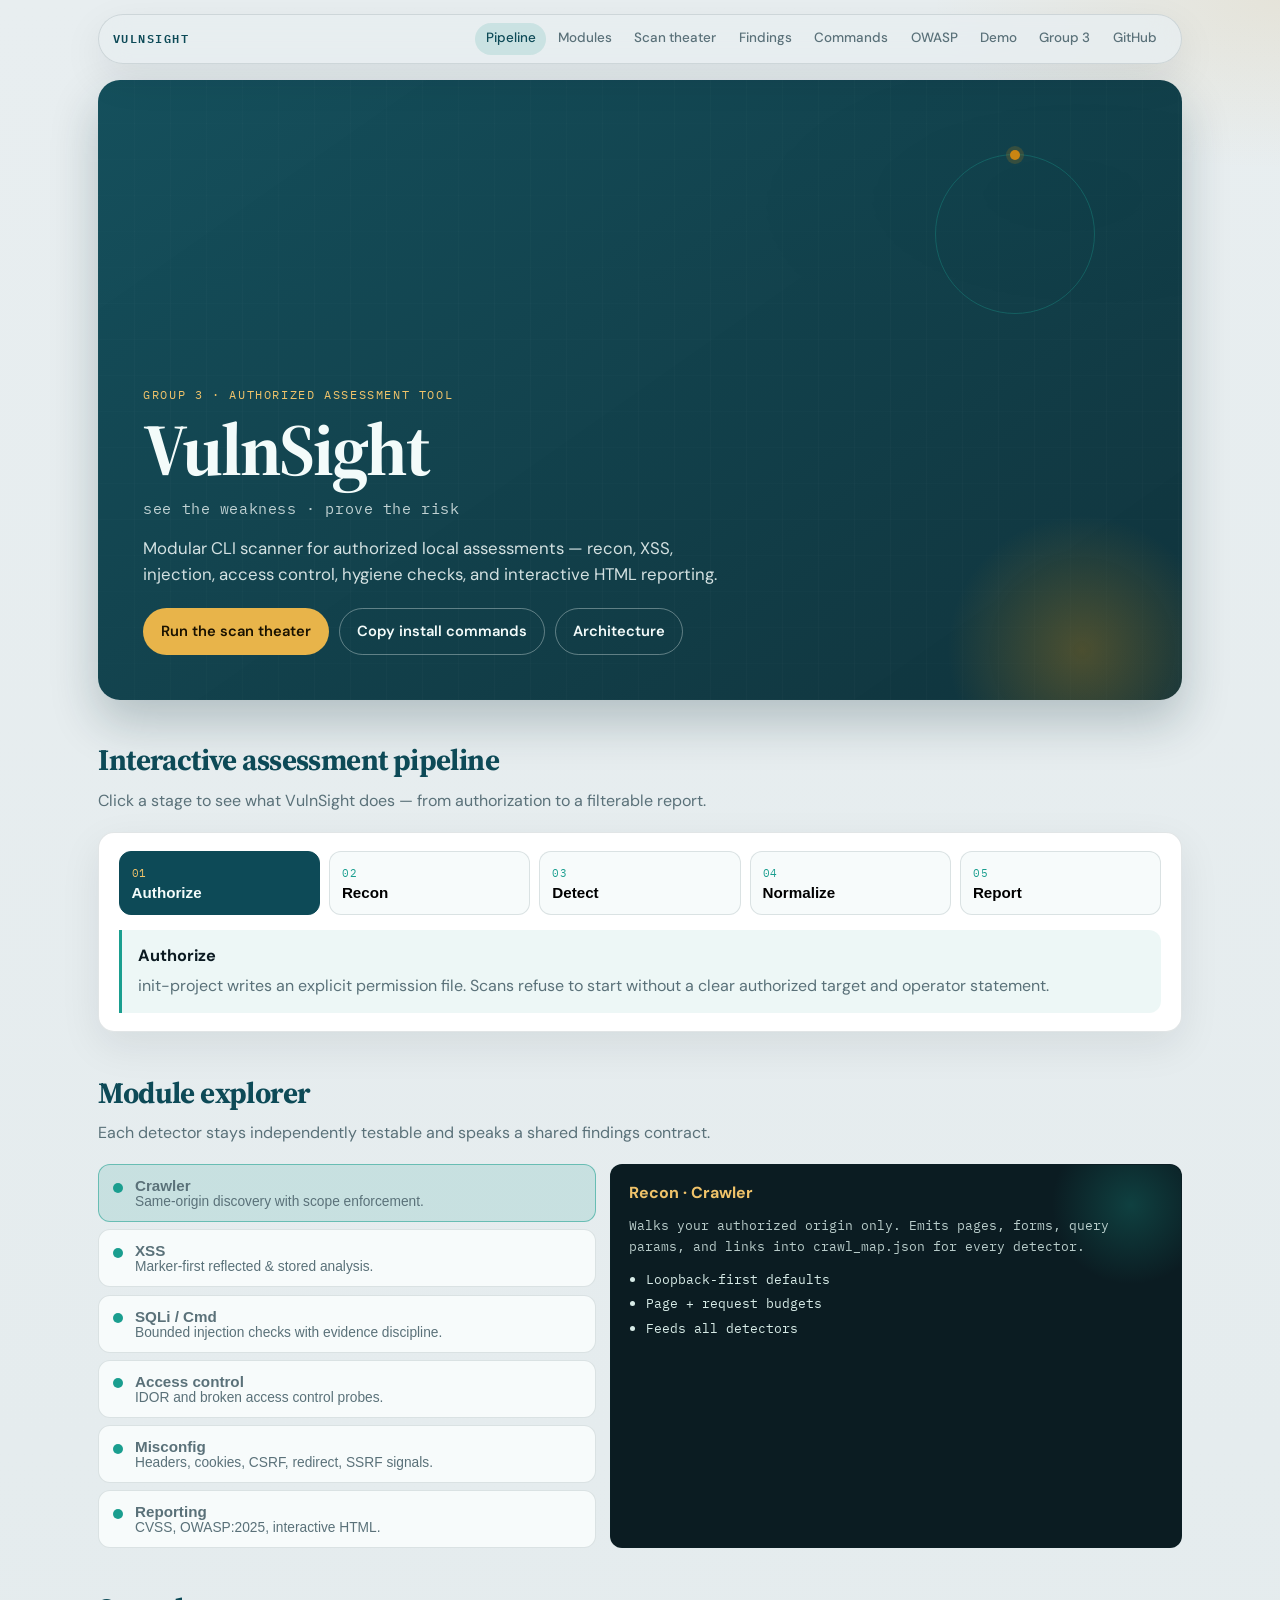
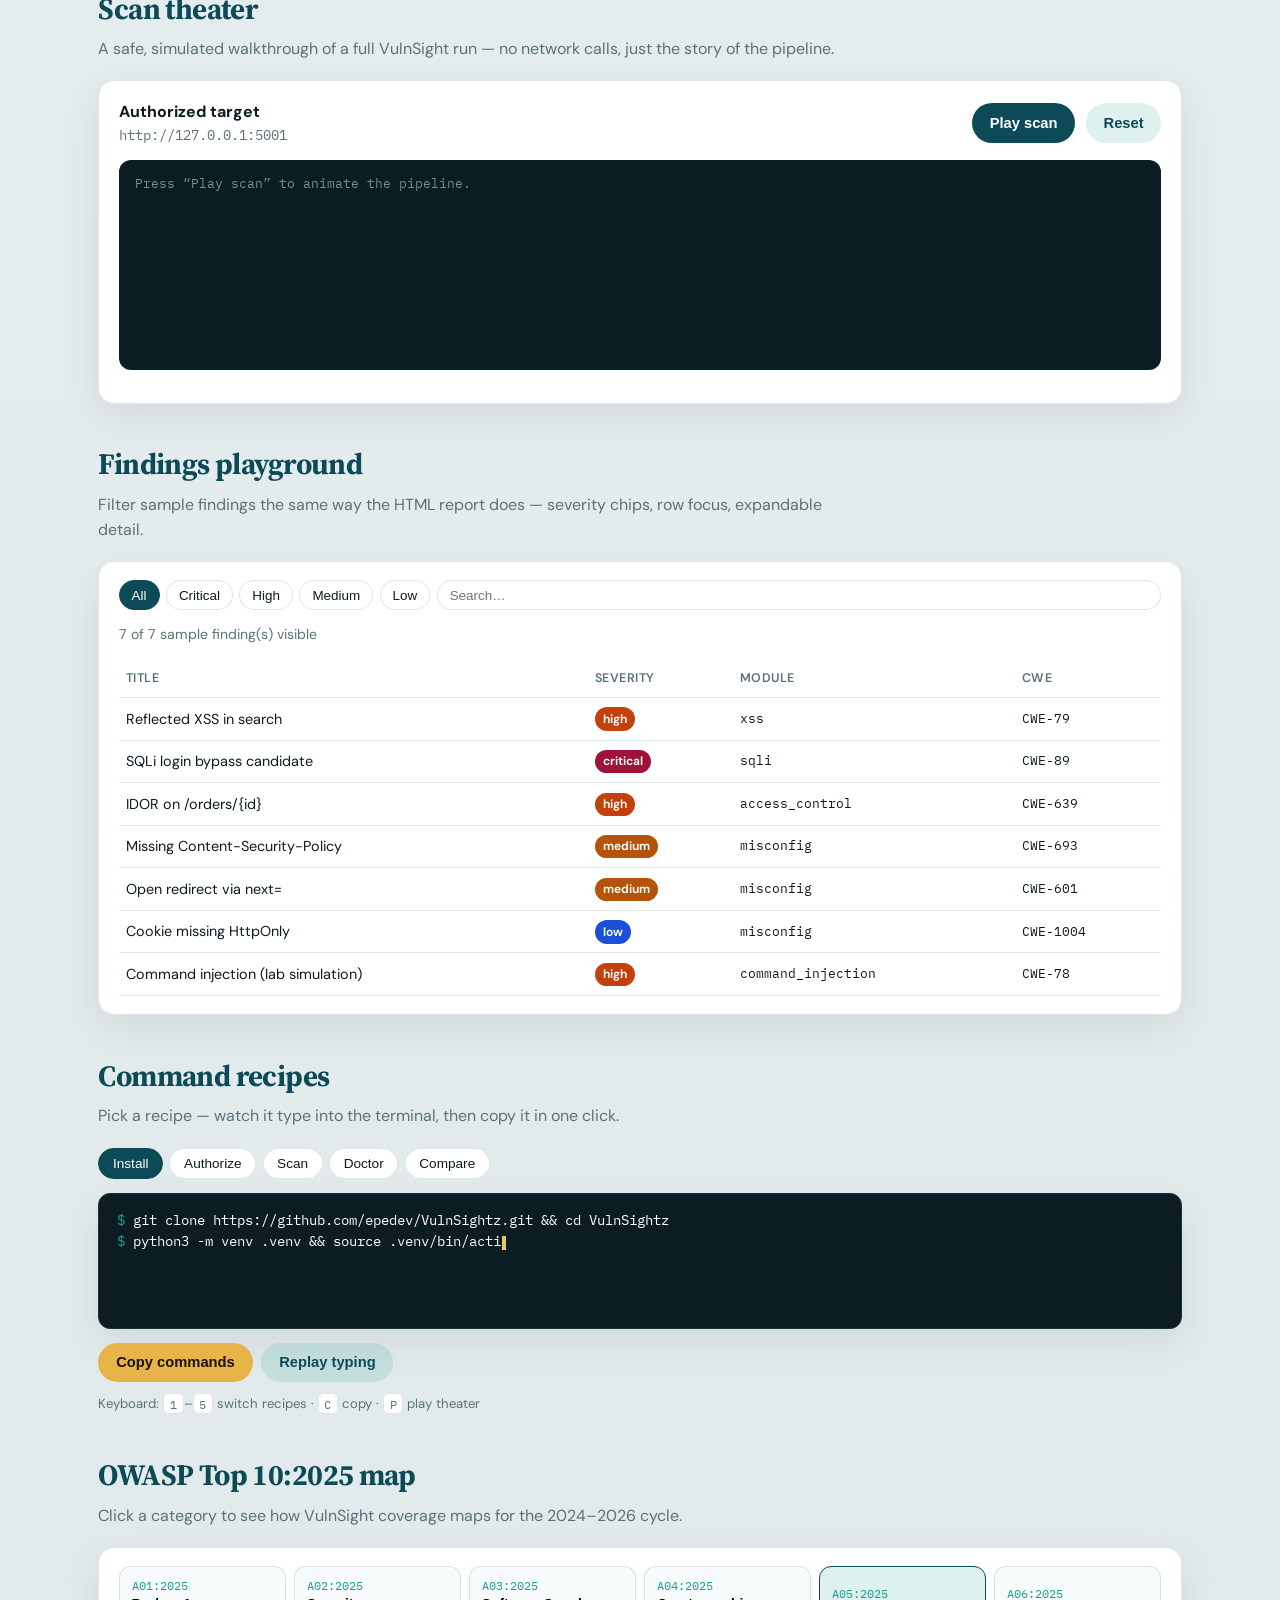
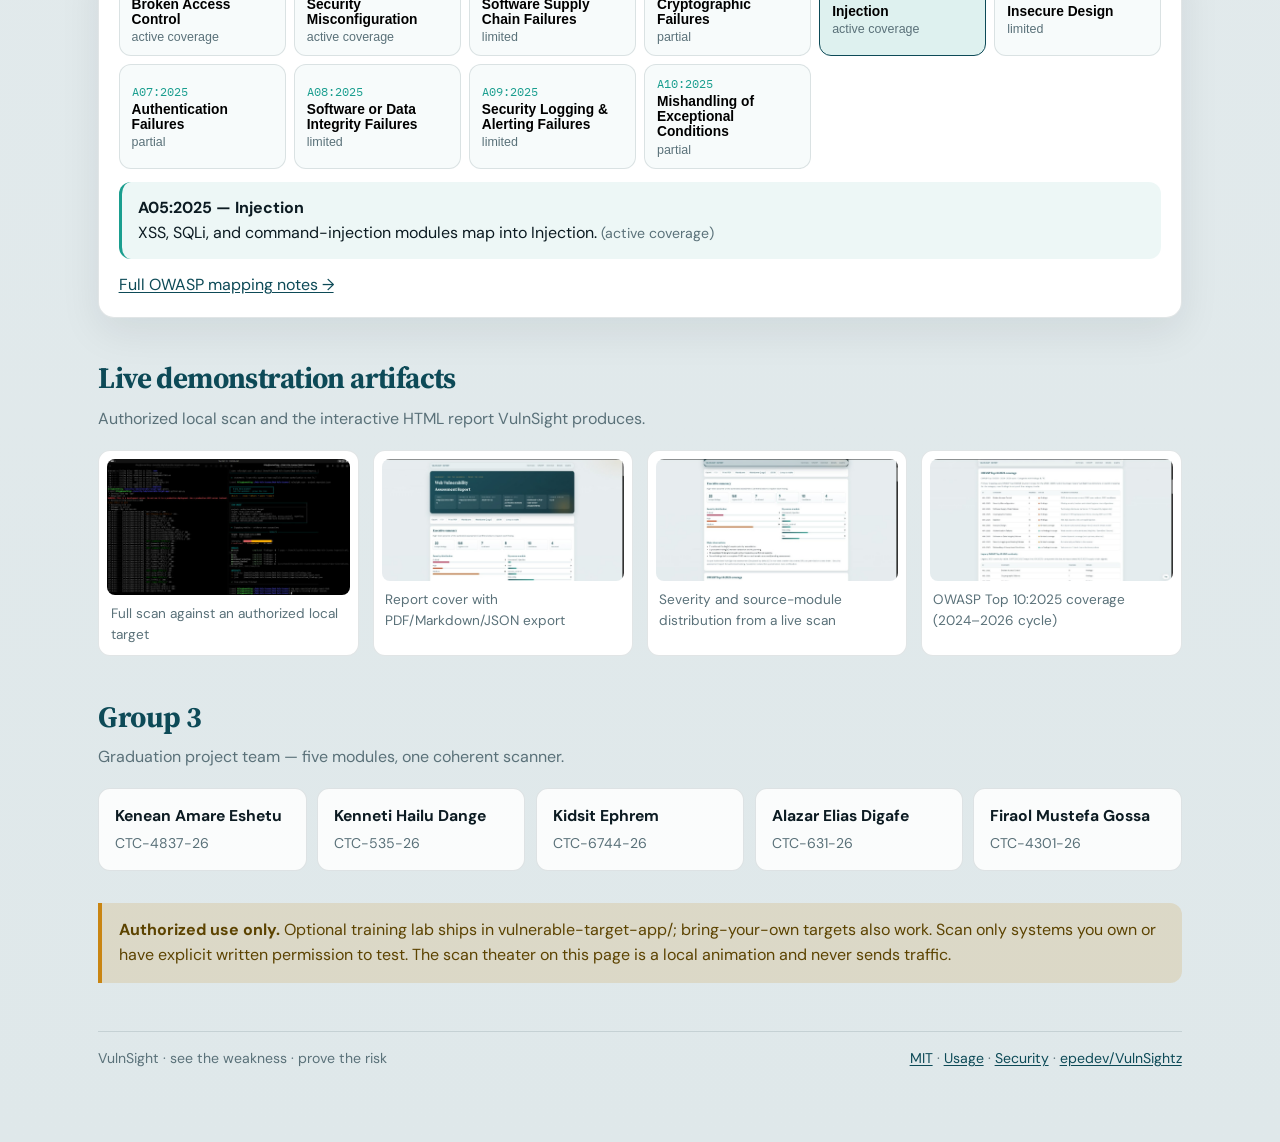
==== commit 4cbbe4db: "Document optional bundled training lab and stop denying it ships. Align README version, docs, Assets" ====
--- a/Assets/docs/index.html
+++ b/Assets/docs/index.html
@@ -610,7 +610,7 @@
     </section>
 
     <div class="warn" role="note">
-      <strong>Authorized use only.</strong> VulnSight does not ship a vulnerable target.
+      <strong>Authorized use only.</strong> Optional training lab ships in vulnerable-target-app/; bring-your-own targets also work.
       Scan only systems you own or have explicit written permission to test.
       The scan theater on this page is a local animation and never sends traffic.
     </div>
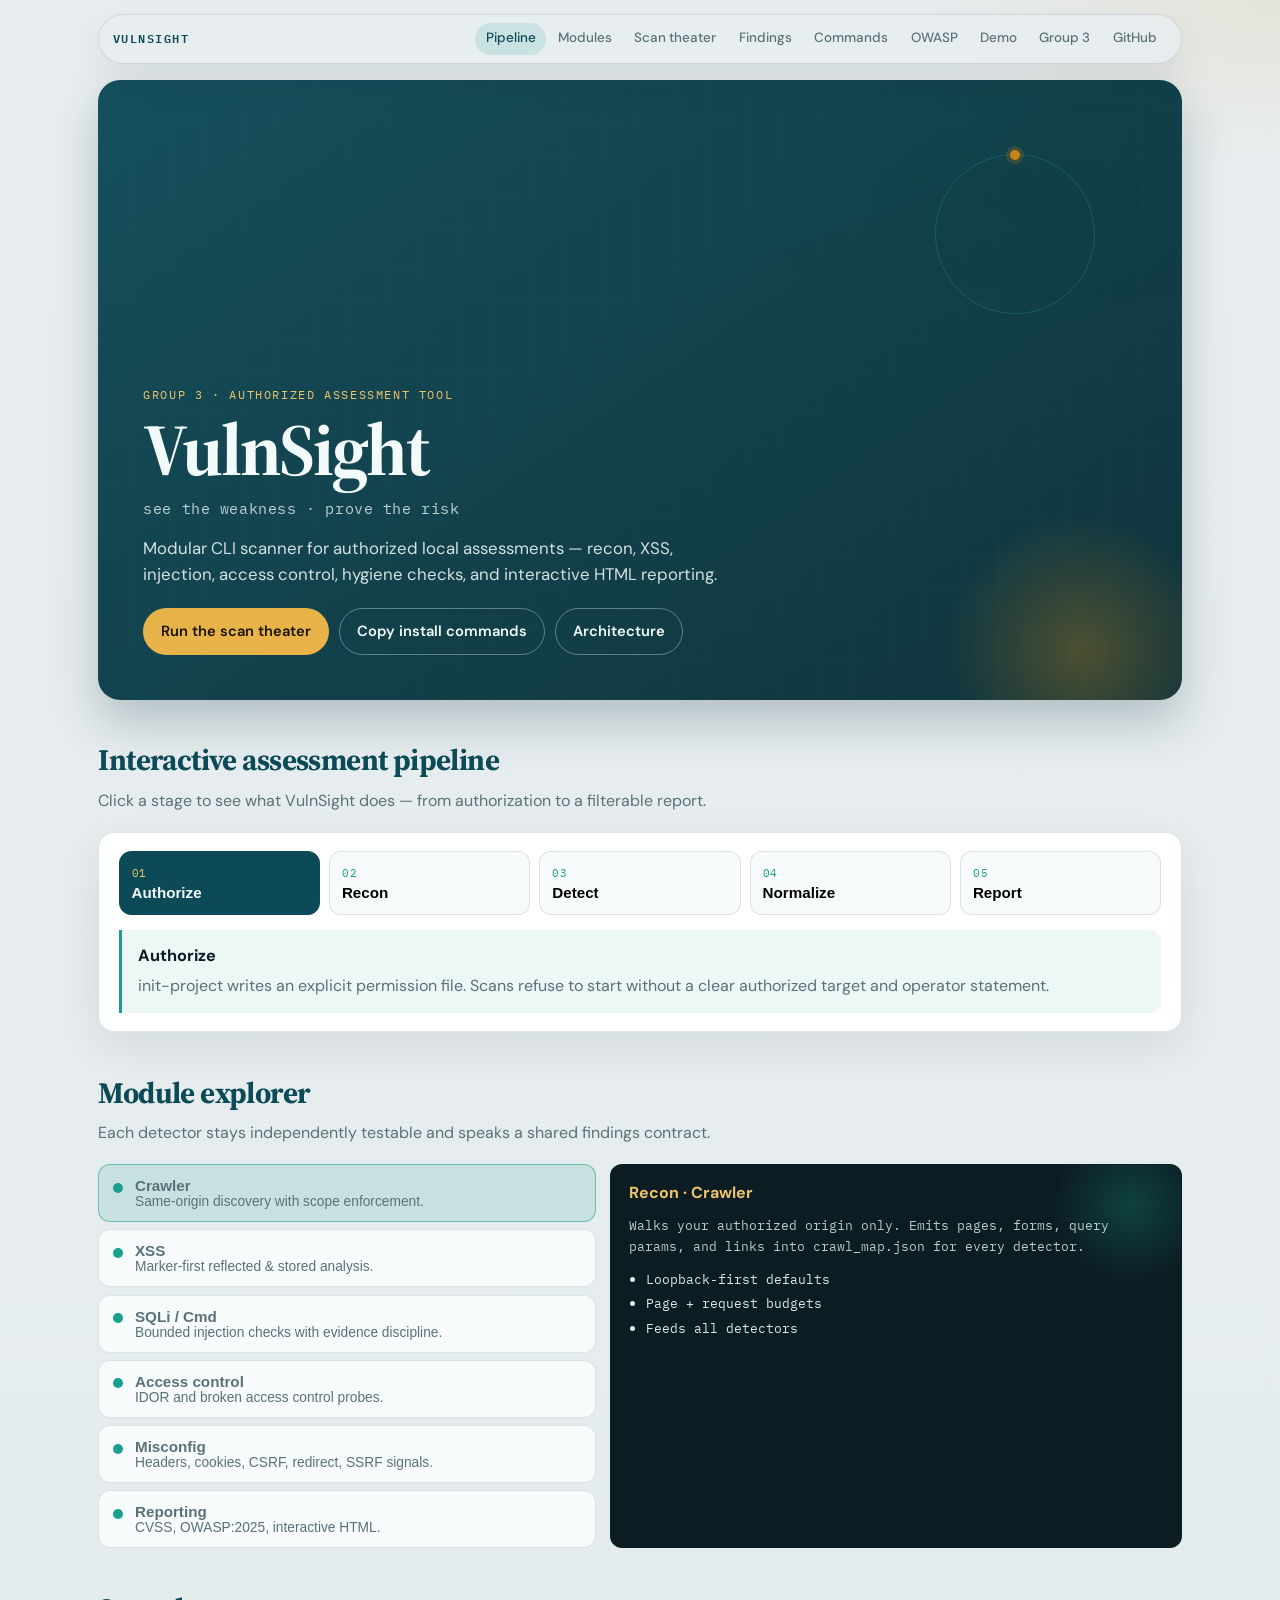
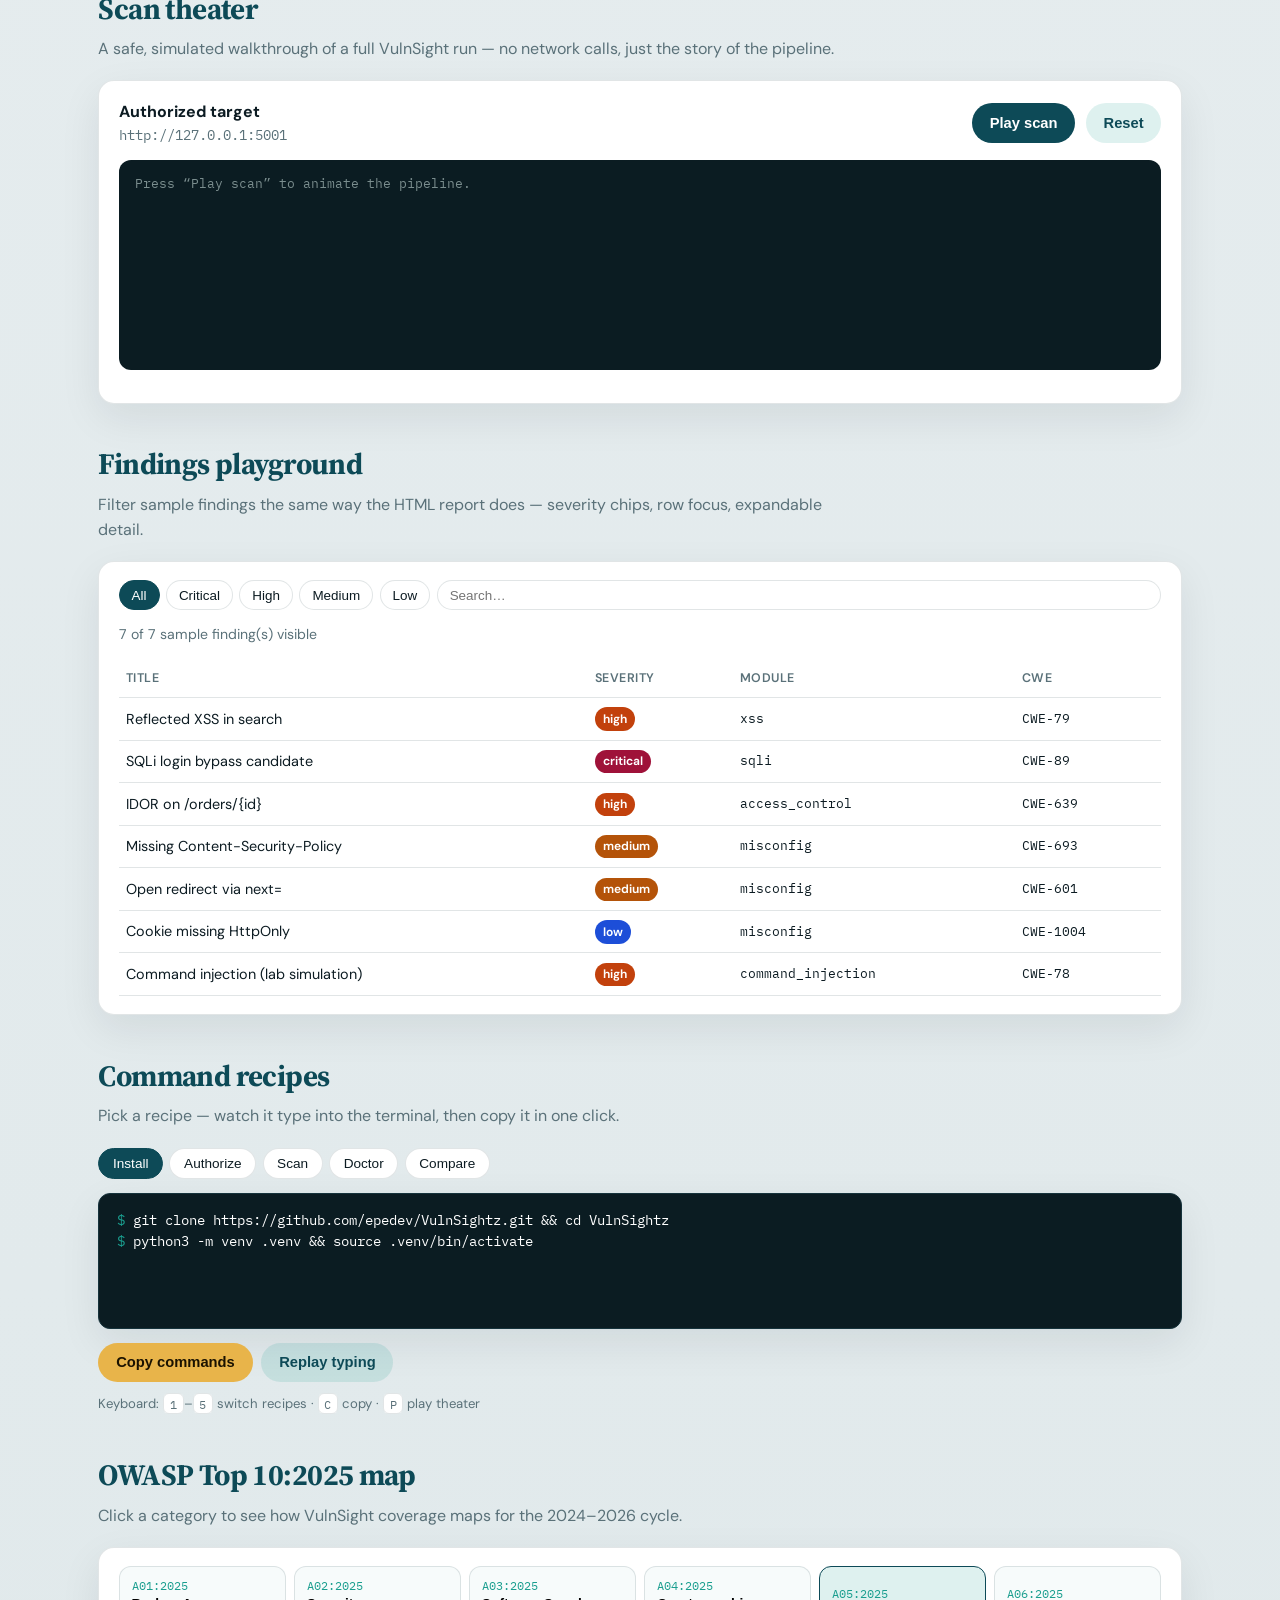
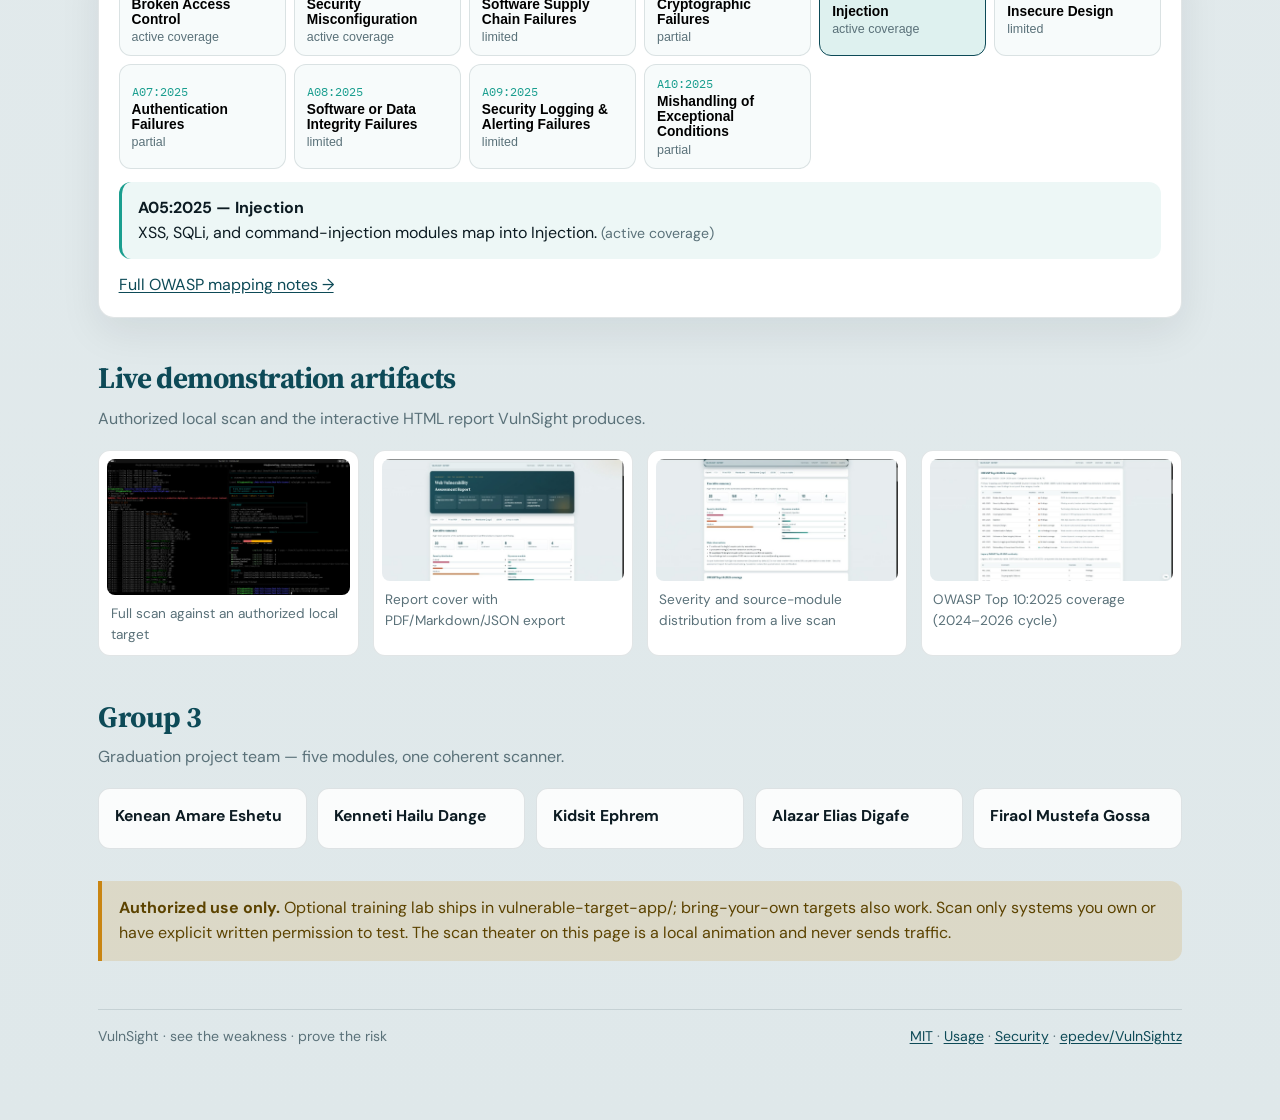
==== commit 5eaf401b: "Remove student ID numbers from public team documentation. Keep names for attribution without publish" ====
--- a/Assets/docs/index.html
+++ b/Assets/docs/index.html
@@ -601,11 +601,11 @@
       <h2>Group 3</h2>
       <p class="lead">Graduation project team — five modules, one coherent scanner.</p>
       <div class="team-grid">
-        <article class="team-tile"><h3>Kenean Amare Eshetu</h3><p>CTC-4837-26</p></article>
-        <article class="team-tile"><h3>Kenneti Hailu Dange</h3><p>CTC-535-26</p></article>
-        <article class="team-tile"><h3>Kidsit Ephrem</h3><p>CTC-6744-26</p></article>
-        <article class="team-tile"><h3>Alazar Elias Digafe</h3><p>CTC-631-26</p></article>
-        <article class="team-tile"><h3>Firaol Mustefa Gossa</h3><p>CTC-4301-26</p></article>
+        <article class="team-tile"><h3>Kenean Amare Eshetu</h3></article>
+        <article class="team-tile"><h3>Kenneti Hailu Dange</h3></article>
+        <article class="team-tile"><h3>Kidsit Ephrem</h3></article>
+        <article class="team-tile"><h3>Alazar Elias Digafe</h3></article>
+        <article class="team-tile"><h3>Firaol Mustefa Gossa</h3></article>
       </div>
     </section>
 
